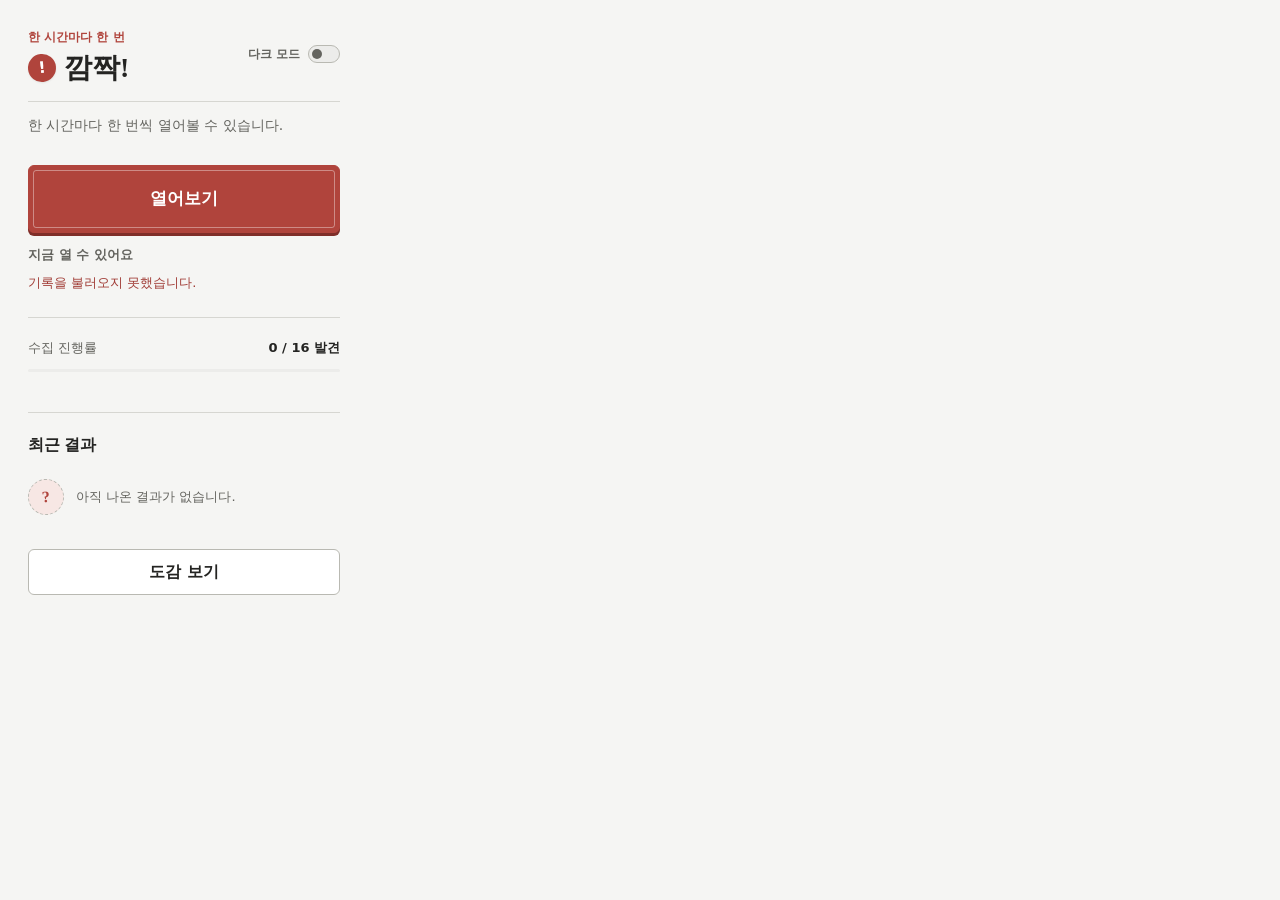
==== pages/popup/index.html @ 31f34c4c "refactor: 프로젝트 파일 구조 정리" ====
<!doctype html>
<html lang="ko">
  <head>
    <meta charset="utf-8">
    <meta name="viewport" content="width=device-width, initial-scale=1">
    <title>깜짝!</title>
    <script src="../../src/theme-init.js"></script>
    <link rel="stylesheet" href="../../styles/tokens.css">
    <link rel="stylesheet" href="popup.css">
  </head>
  <body>
    <main class="popup-shell">
      <header class="topbar">
        <div>
          <p class="eyebrow">한 시간마다 한 번</p>
          <div class="brand-heading">
            <span class="brand-mark" aria-hidden="true">!</span>
            <h1 id="appName">깜짝!</h1>
          </div>
        </div>
        <label class="theme-toggle">
          <span>다크 모드</span>
          <input id="themeToggle" type="checkbox" role="switch" data-theme-toggle>
          <span class="theme-toggle-control" aria-hidden="true"></span>
        </label>
      </header>

      <p id="appDescription" class="description">뭐가 나올지는 열어봐야 압니다.</p>

      <section class="button-zone" aria-label="메인 버튼">
        <button id="mainButton" class="primary-button" type="button">
          열어보기
        </button>
        <p id="cooldownText" class="cooldown-text">지금 열 수 있어요</p>
        <p id="statusText" class="status-text" role="status" aria-live="polite"></p>
      </section>

      <section class="progress-panel" aria-label="수집 진행률">
        <div class="progress-head">
          <span>수집 진행률</span>
          <strong id="progressText">0 / 16 발견</strong>
        </div>
        <div
          class="progress-track"
          role="progressbar"
          aria-label="수집 진행률"
          aria-valuemin="0"
          aria-valuemax="16"
          aria-valuenow="0"
        >
          <span id="progressFill"></span>
        </div>
        <div id="categoryProgress" class="category-progress"></div>
      </section>

      <section class="last-result" aria-label="최근 결과">
        <p class="section-label">최근 결과</p>
        <div id="lastResultText" class="last-result-box" data-state="empty">
          아직 나온 결과가 없습니다.
        </div>
      </section>

      <button id="openCollectionButton" class="secondary-button" type="button">
        도감 보기
      </button>
    </main>

    <script type="module" src="popup.js"></script>
  </body>
</html>
---- styles/tokens.css ----
:root {
  color-scheme: light;
  --color-bg: #f5f5f3;
  --color-surface: #ffffff;
  --color-surface-subtle: #ececea;
  --color-text: #242422;
  --color-muted: #64645f;
  --color-border: #d6d6d1;
  --color-border-strong: #b9b9b2;
  --color-accent: #b0443c;
  --color-accent-hover: #94372f;
  --color-accent-depth: #7f2e29;
  --color-accent-soft: #f7e7e4;
  --color-accent-contrast: #ffffff;
  --color-success: #2f6b4f;
  --color-error: #a13d37;
  --color-disabled: #9a9a94;

  --radius-sm: 0.1875rem;
  --radius-md: 0.375rem;

  --shadow-sm: 0 1px 2px rgba(24, 24, 22, 0.08);

  --space-1: 0.25rem;
  --space-2: 0.5rem;
  --space-3: 0.75rem;
  --space-4: 1rem;
  --space-5: 1.25rem;
  --space-6: 1.5rem;
  --space-8: 2rem;
  --space-10: 2.5rem;
  --space-12: 3rem;

  --font-serif: "Noto Serif KR", "NanumMyeongjo", "Batang", "Times New Roman", serif;
  --font-sans: "Pretendard", "SUIT", "Noto Sans KR", system-ui, -apple-system, BlinkMacSystemFont, "Segoe UI", sans-serif;
  --transition-fast: 160ms ease-out;
}

:root[data-theme="dark"] {
  color-scheme: dark;
  --color-bg: #181817;
  --color-surface: #222220;
  --color-surface-subtle: #2b2b28;
  --color-text: #efeee9;
  --color-muted: #aaa9a2;
  --color-border: #383834;
  --color-border-strong: #575750;
  --color-accent: #e08378;
  --color-accent-hover: #ed9489;
  --color-accent-depth: #8d4c45;
  --color-accent-soft: #3d2724;
  --color-accent-contrast: #181817;
  --color-success: #7fb596;
  --color-error: #e18a82;
  --color-disabled: #73736d;
  --shadow-sm: 0 1px 2px rgba(0, 0, 0, 0.28);
}

*,
*::before,
*::after {
  box-sizing: border-box;
}

html {
  background: var(--color-bg);
}

body {
  margin: 0;
  background: var(--color-bg);
  color: var(--color-text);
  font-family: var(--font-sans);
  line-height: 1.5;
  text-rendering: optimizeLegibility;
  transition: color var(--transition-fast), background-color var(--transition-fast);
}

.brand-heading {
  display: flex;
  align-items: center;
  gap: var(--space-2);
}

.brand-mark {
  display: grid;
  flex: 0 0 auto;
  width: 1.75rem;
  aspect-ratio: 1;
  place-items: center;
  border-radius: 50%;
  color: var(--color-accent-contrast);
  background: var(--color-accent);
  box-shadow: var(--shadow-sm);
  font-family: var(--font-sans);
  font-size: 1rem;
  font-weight: 800;
  line-height: 1;
  transform: rotate(-6deg);
}

button,
input,
select,
textarea {
  color: inherit;
  font: inherit;
}

button {
  min-height: 2.75rem;
  cursor: pointer;
}

button:focus-visible,
a:focus-visible,
input:focus-visible,
select:focus-visible,
textarea:focus-visible {
  outline: 2px solid var(--color-accent);
  outline-offset: 2px;
}

.theme-toggle {
  display: inline-flex;
  flex: 0 0 auto;
  align-items: center;
  gap: var(--space-2);
  min-height: 2.75rem;
  color: var(--color-muted);
  font-size: 0.75rem;
  font-weight: 600;
  line-height: 1;
  white-space: nowrap;
  cursor: pointer;
  user-select: none;
}

.theme-toggle input {
  position: absolute;
  width: 1px;
  height: 1px;
  margin: -1px;
  overflow: hidden;
  clip: rect(0 0 0 0);
  clip-path: inset(50%);
  white-space: nowrap;
}

.theme-toggle-control {
  position: relative;
  width: 2rem;
  height: 1.125rem;
  border: 1px solid var(--color-border-strong);
  border-radius: 0.625rem;
  background: var(--color-surface-subtle);
  transition: border-color var(--transition-fast), background-color var(--transition-fast);
}

.theme-toggle-control::after {
  position: absolute;
  top: 0.1875rem;
  left: 0.1875rem;
  width: 0.625rem;
  aspect-ratio: 1;
  border-radius: 50%;
  background: var(--color-muted);
  content: "";
  transition: background-color var(--transition-fast), transform var(--transition-fast);
}

.theme-toggle:hover .theme-toggle-control {
  border-color: var(--color-accent);
}

.theme-toggle input:checked + .theme-toggle-control {
  border-color: var(--color-accent);
  background: var(--color-accent);
}

.theme-toggle input:checked + .theme-toggle-control::after {
  background: var(--color-accent-contrast);
  transform: translateX(0.875rem);
}

.theme-toggle input:focus-visible + .theme-toggle-control {
  outline: 2px solid var(--color-accent);
  outline-offset: 2px;
}

::selection {
  background: var(--color-accent-soft);
  color: var(--color-text);
}

@media (prefers-reduced-motion: reduce) {
  *,
  *::before,
  *::after {
    scroll-behavior: auto;
    animation-duration: 0.01ms;
    animation-iteration-count: 1;
    transition-duration: 0.01ms;
  }
}
---- pages/popup/popup.css ----
body {
  width: 23rem;
  min-width: 20rem;
}

.popup-shell {
  display: flex;
  flex-direction: column;
  padding: 1.75rem;
}

.topbar {
  display: flex;
  align-items: flex-start;
  justify-content: space-between;
  gap: var(--space-4);
  padding-bottom: var(--space-4);
  border-bottom: 1px solid var(--color-border);
}

.topbar .theme-toggle {
  margin-top: var(--space-1);
}

.eyebrow {
  margin: 0 0 var(--space-1);
  color: var(--color-accent);
  font-size: 0.75rem;
  font-weight: 600;
}

h1 {
  margin: 0;
  font-family: var(--font-serif);
  font-size: 1.75rem;
  font-weight: 600;
  line-height: 1.25;
}

.description {
  max-width: 31ch;
  margin: var(--space-3) 0 0;
  color: var(--color-muted);
  font-size: 0.875rem;
  line-height: 1.65;
  word-break: keep-all;
}

.button-zone {
  margin-top: 1.75rem;
}

.primary-button,
.secondary-button {
  width: 100%;
  border-radius: var(--radius-md);
  font-weight: 650;
  transition: color var(--transition-fast), background-color var(--transition-fast), border-color var(--transition-fast), transform var(--transition-fast);
}

.primary-button {
  position: relative;
  min-height: 4.25rem;
  overflow: hidden;
  padding: var(--space-3) var(--space-5);
  border: 1px solid var(--color-accent);
  color: var(--color-accent-contrast);
  background: var(--color-accent);
  box-shadow: 0 0.1875rem 0 var(--color-accent-depth);
  font-size: 1.0625rem;
}

.primary-button::after {
  position: absolute;
  inset: var(--space-1);
  border: 1px solid var(--color-accent-contrast);
  border-radius: var(--radius-sm);
  content: "";
  opacity: 0.38;
  pointer-events: none;
}

.primary-button:hover:not(:disabled) {
  border-color: var(--color-accent-hover);
  background: var(--color-accent-hover);
  box-shadow: 0 0.25rem 0 var(--color-accent-depth);
  transform: translateY(-1px);
}

.primary-button:active:not(:disabled) {
  box-shadow: 0 0.0625rem 0 var(--color-accent-depth);
  transform: translateY(0.125rem);
}

.secondary-button:active {
  transform: translateY(1px);
}

.primary-button:disabled {
  border-color: var(--color-border);
  color: var(--color-disabled);
  background: var(--color-surface-subtle);
  box-shadow: none;
  cursor: not-allowed;
}

.primary-button:disabled::after {
  display: none;
}

.cooldown-text,
.status-text {
  font-size: 0.8125rem;
  line-height: 1.5;
}

.cooldown-text {
  margin: var(--space-3) 0 0;
  color: var(--color-muted);
  font-weight: 600;
}

.status-text {
  min-height: 1.25rem;
  margin: var(--space-2) 0 0;
  color: var(--color-success);
}

.status-text:empty {
  min-height: 0;
  margin: 0;
}

.status-text[data-state="loading"] {
  color: var(--color-muted);
}

.status-text[data-state="error"] {
  color: var(--color-error);
}

.progress-panel,
.last-result {
  margin-top: var(--space-6);
  padding-top: var(--space-5);
  border-top: 1px solid var(--color-border);
}

.progress-head {
  display: flex;
  justify-content: space-between;
  gap: var(--space-3);
  color: var(--color-muted);
  font-size: 0.8125rem;
}

.progress-head strong {
  color: var(--color-text);
  font-weight: 650;
}

.progress-track {
  height: 0.1875rem;
  margin-top: var(--space-3);
  overflow: hidden;
  border-radius: var(--radius-sm);
  background: var(--color-surface-subtle);
}

.progress-track span {
  display: block;
  width: 0;
  height: 100%;
  background: var(--color-accent);
  transition: width 200ms ease-out;
}

.category-progress {
  display: grid;
  grid-template-columns: repeat(2, minmax(0, 1fr));
  column-gap: var(--space-4);
  margin-top: var(--space-4);
}

.category-chip {
  min-width: 0;
  padding: var(--space-2) 0;
  border-top: 1px solid var(--color-border);
  color: var(--color-muted);
  font-size: 0.75rem;
  overflow-wrap: anywhere;
}

.section-label {
  margin: 0 0 var(--space-3);
  font-family: var(--font-serif);
  font-size: 1rem;
  font-weight: 600;
}

.last-result-box {
  min-height: 3.5rem;
  color: var(--color-text);
  font-size: 0.8125rem;
  line-height: 1.6;
}

.last-result-box strong {
  display: inline-block;
  margin-bottom: var(--space-1);
  color: var(--color-accent);
  font-weight: 650;
}

.last-result-box[data-state="empty"] {
  display: grid;
  grid-template-columns: 2.25rem minmax(0, 1fr);
  align-items: center;
  gap: var(--space-3);
  color: var(--color-muted);
}

.last-result-box[data-state="empty"]::before {
  display: grid;
  width: 2.25rem;
  aspect-ratio: 1;
  place-items: center;
  border: 1px dashed var(--color-border-strong);
  border-radius: 50%;
  color: var(--color-accent);
  background: var(--color-accent-soft);
  content: "?";
  font-family: var(--font-serif);
  font-size: 1rem;
  font-weight: 600;
  transform: rotate(-6deg);
}

.last-result-box[data-state="result"] {
  padding-left: var(--space-3);
  border-left: 2px solid var(--color-accent);
}

.last-result-box[data-state="error"] {
  color: var(--color-error);
}

.secondary-button {
  min-height: 2.875rem;
  margin-top: var(--space-6);
  border: 1px solid var(--color-border-strong);
  color: var(--color-text);
  background: var(--color-surface);
}

.secondary-button:hover {
  border-color: var(--color-accent);
  color: var(--color-accent);
  background: var(--color-accent-soft);
}

@media (max-width: 23rem) {
  body {
    width: 100vw;
  }

  .popup-shell {
    padding: var(--space-5);
  }
}
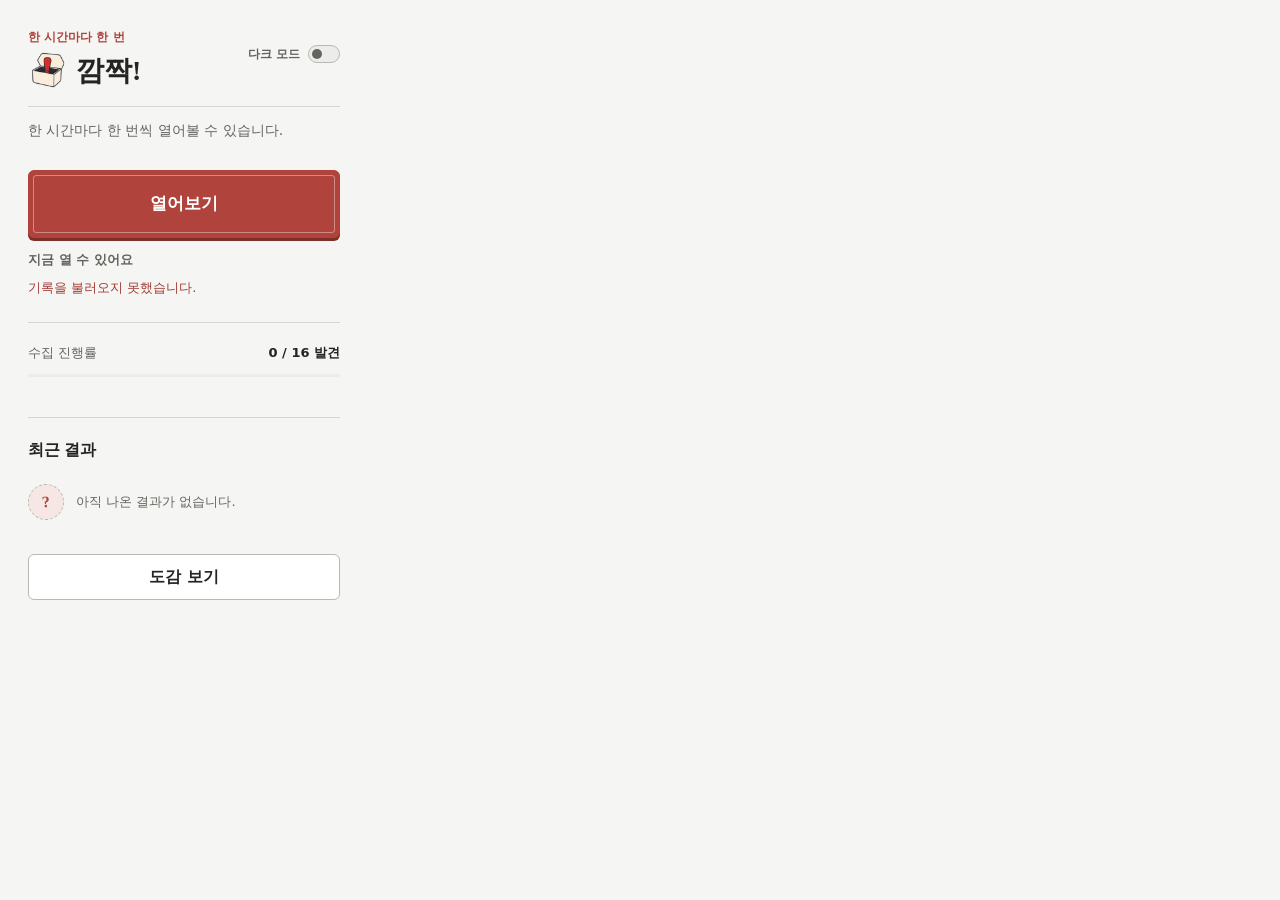
==== commit b4449c5c: "style: 팝업과 도감 브랜드 로고 통일" ====
--- a/pages/popup/index.html
+++ b/pages/popup/index.html
@@ -14,7 +14,14 @@
         <div>
           <p class="eyebrow">한 시간마다 한 번</p>
           <div class="brand-heading">
-            <span class="brand-mark" aria-hidden="true">!</span>
+            <img
+              class="brand-mark"
+              src="../../assets/icons/icon128.png"
+              width="128"
+              height="128"
+              alt=""
+              aria-hidden="true"
+            >
             <h1 id="appName">깜짝!</h1>
           </div>
         </div>
--- a/styles/tokens.css
+++ b/styles/tokens.css
@@ -83,20 +83,12 @@
 }
 
 .brand-mark {
-  display: grid;
+  display: block;
   flex: 0 0 auto;
-  width: 1.75rem;
+  width: 2.5rem;
   aspect-ratio: 1;
-  place-items: center;
-  border-radius: 50%;
-  color: var(--color-accent-contrast);
-  background: var(--color-accent);
-  box-shadow: var(--shadow-sm);
-  font-family: var(--font-sans);
-  font-size: 1rem;
-  font-weight: 800;
-  line-height: 1;
-  transform: rotate(-6deg);
+  height: auto;
+  object-fit: contain;
 }
 
 button,
